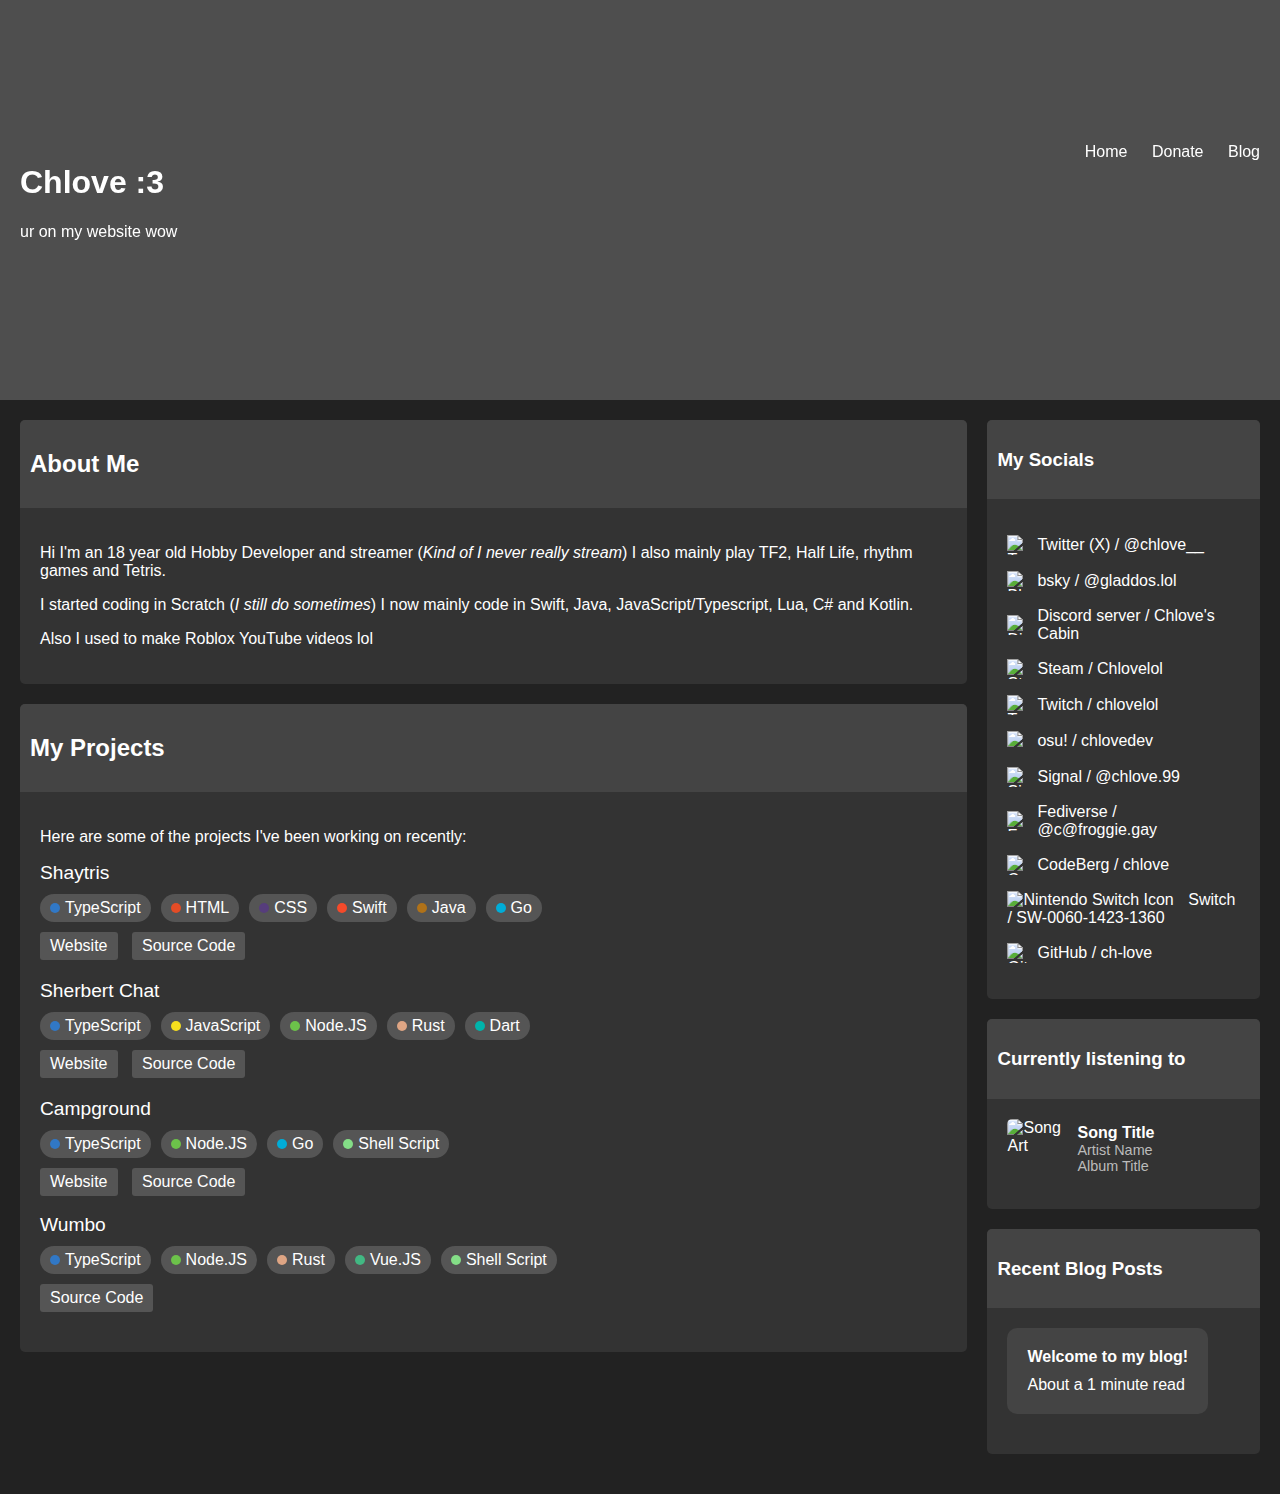
==== index.html @ 489aa6e5 "Update index.html" ====
<!DOCTYPE html>
<html lang="en">
<head>
    <meta charset="UTF-8">
    <meta name="viewport" content="width=device-width, initial-scale=1.0">
    <title>Chlove</title>
    <link rel="icon" type="image/x-icon" href="https://i.imgur.com/V6EjfWa.png">
    <style>
        body {
            margin: 0;
            font-family: 'Chakra Petch', sans-serif;
            background-color: #222;
            color: #fff;
        }
        .header {
            background-image: url('https://polar.vanished.lol/background.jpg');
            background-size: cover;
            background-position: center;
            height: 400px; /* Adjust as per your need */
            position: relative;
        }
        .header:before {
            content: "";
            position: absolute;
            top: 0;
            left: 0;
            width: 100%;
            height: 100%;
            background-color: rgba(255, 255, 255, 0.2); /* Adjust the alpha channel for desired blur */
            backdrop-filter: blur(10px); /* Adjust blur strength as needed */
        }
        .container {
            position: absolute;
            top: 50%;
            width: 100%;
            transform: translateY(-50%);
            text-align: center;
        }
        .text {
            width: auto;
            display: inline-block;
            vertical-align: middle;
            text-align: left;
            margin-left: 20px; /* Add some left margin for spacing */
            float: left; /* Align to the left */
        }
        .links {
            width: auto;
            display: inline-block;
            vertical-align: bottom; /* Align links to the bottom */
            text-align: right;
            margin-right: 20px; /* Add some right margin for spacing */
            float: right; /* Align to the right */
        }
        .links a {
            color: #fff;
            text-decoration: none;
            margin-left: 20px; /* Add some left margin for spacing */
        }
        .content {
            display: flex;
            padding: 20px;
        }
        .content-left {
            flex-grow: 1;
            margin-right: 20px;
        }
        .content-box {
            background-color: #333;
            padding: 0;
            margin-bottom: 20px; /* Spacing between content boxes */
            border-radius: 5px;
        }
        .content-title-bar {
            background-color: #444;
            padding: 10px;
            border-top-left-radius: 5px;
            border-top-right-radius: 5px;
        }
        .content-body {
            padding: 20px;
        }
        .project {
            margin-bottom: 20px;
        }
        .project-title {
            font-size: 1.2em;
            margin: 0 0 10px 0;
        }
        .project-languages {
            display: flex;
            flex-wrap: wrap;
            gap: 10px;
        }
        .language-box {
            display: flex;
            align-items: center;
            background-color: #555;
            border-radius: 15px;
            padding: 5px 10px;
        }
        .language-box .circle {
            width: 10px;
            height: 10px;
            border-radius: 50%;
            margin-right: 5px;
        }
        .project-buttons {
            margin-top: 10px;
        }
        .project-buttons a {
            display: inline-block;
            margin-right: 10px;
            padding: 5px 10px;
            background-color: #555;
            color: #fff;
            text-decoration: none;
            border-radius: 3px;
        }
        .widgets {
            width: 300px; /* Fixed width for widgets */
            display: flex;
            flex-direction: column;
        }
        .widget {
            background-color: #333;
            padding: 0;
            margin-bottom: 20px;
            border-radius: 5px;
        }
        .widget-title-bar {
            background-color: #444;
            padding: 10px;
            border-top-left-radius: 5px;
            border-top-right-radius: 5px;
        }
        .widget-body {
            padding: 20px;
        }
        .widget-body a {
            display: flex;
            align-items: center;
            text-decoration: none;
            color: inherit;
            transition: background-color 0.3s, color 0.3s;
        }
        .widget-body a:hover {
            background-color: #555;
            color: #fff;
            border-radius: 5px;
            padding: 5px;
        }
        .widget-body img {
            width: 20px; /* Adjust icon size */
            height: 20px; /* Adjust icon size */
            margin-right: 10px;
        }
        .last-played-song {
            display: flex;
            align-items: center;
            margin-bottom: 10px;
        }
        .last-played-song img {
            width: 60px;
            height: 60px;
            margin-right: 10px;
            border-radius: 5px;
        }
        .song-details {
            display: flex;
            flex-direction: column;
        }
        .song-title {
            font-size: 1em;
            font-weight: bold;
        }
        .song-artist,
        .song-album {
            font-size: 0.9em;
            color: #bbb;
        }
        
        /* Recent Blog Posts Widget */
        .widget-body .blog-post {
            margin-bottom: 20px;
        }

        .widget-body .rounded-box {
            background-color: #444;
            padding: 20px;
            border-radius: 10px;
            transition: background-color 0.3s, color 0.3s;
        }

        .widget-body .rounded-box:hover {
            background-color: #555;
        }

        .widget-body .rounded-box h4 {
            margin-top: 0;
            margin-bottom: 10px;
        }

        .widget-body .rounded-box p {
            margin-top: 0;
            margin-bottom: 0;
        }

        /* To remove underlines from links */
        .widget-body .rounded-box a {
            text-decoration: none;
            color: inherit;
        }
    </style>
</head>
<body>

<div class="header">
    <div class="container">
        <div class="text">
            <h1>Chlove :3</h1>
            <p>ur on my website wow</p>
        </div>
        <div class="links">
            <a href="index.html">Home</a>
            <a href="https://liberapay.com/chlove/donate">Donate</a>
            <a href="#">Blog</a>
        </div>
    </div>
</div>

<div class="content">
    <div class="content-left">
        <div class="content-box">
            <div class="content-title-bar">
                <h2>About Me</h2>
            </div>
            <div class="content-body">
                <p>Hi I'm an 18 year old Hobby Developer and streamer (<i>Kind of I never really stream</i>) I also mainly play TF2, Half Life, rhythm games and Tetris.</p>
                <p>I started coding in Scratch (<i>I still do sometimes</i>) I now mainly code in Swift, Java, JavaScript/Typescript, Lua, C# and Kotlin.</p>
                <p>Also I used to make Roblox YouTube videos lol</p>
            </div>
        </div>
        <div class="content-box">
            <div class="content-title-bar">
                <h2>My Projects</h2>
            </div>
            <div class="content-body">
                <p>Here are some of the projects I've been working on recently:</p>
                <div class="project">
                    <div class="project-title">Shaytris</div>
                    <div class="project-languages">
                        <div class="language-box">
                            <div class="circle" style="background-color: #3178c6;"></div>
                            <span>TypeScript</span>
                        </div>
                        <div class="language-box">
                            <div class="circle" style="background-color: #e34c26;"></div>
                            <span>HTML</span>
                        </div>
                        <div class="language-box">
                            <div class="circle" style="background-color: #563d7c;"></div>
                            <span>CSS</span>
                        </div>
                        <div class="language-box">
                            <div class="circle" style="background-color: #F54A2A;"></div>
                            <span>Swift</span>
                        </div>
                        <div class="language-box">
                            <div class="circle" style="background-color: #b07219;"></div>
                            <span>Java</span>
                        </div>
                        <div class="language-box">
                            <div class="circle" style="background-color: #00ADD8;"></div>
                            <span>Go</span>
                        </div>
                    </div>
                    <div class="project-buttons">
                        <a href="https://shaytris.lol">Website</a>
                        <a href="https://github.com/Shaytris">Source Code</a>
                    </div>
                </div>
                <div class="project">
                    <div class="project-title">Sherbert Chat</div>
                    <div class="project-languages">
                        <div class="language-box">
                            <div class="circle" style="background-color: #3178c6;"></div>
                            <span>TypeScript</span>
                        </div>
                        <div class="language-box">
                            <div class="circle" style="background-color: #f7df1e;"></div>
                            <span>JavaScript</span>
                        </div>
                        <div class="language-box">
                            <div class="circle" style="background-color: #6cc24a;"></div>
                            <span>Node.JS</span>
                        </div>
                        <div class="language-box">
                            <div class="circle" style="background-color: #dea584;"></div>
                            <span>Rust</span>
                        </div>
                        <div class="language-box">
                            <div class="circle" style="background-color: #00B4AB;"></div>
                            <span>Dart</span>
                        </div>
                    </div>
                    <div class="project-buttons">
                        <a href="https://www.sherbert.cc/">Website</a>
                        <a href="https://github.com/sherbertchat">Source Code</a>
                    </div>
                </div>
                <div class="project">
                    <div class="project-title">Campground</div>
                    <div class="project-languages">
                        <div class="language-box">
                            <div class="circle" style="background-color: #3178c6;"></div>
                            <span>TypeScript</span>
                        </div>
                        <div class="language-box">
                            <div class="circle" style="background-color: #6cc24a;"></div>
                            <span>Node.JS</span>
                        </div>
                        <div class="language-box">
                            <div class="circle" style="background-color: #00ADD8;"></div>
                            <span>Go</span>
                        </div>
                        <div class="language-box">
                            <div class="circle" style="background-color: #84de87;"></div>
                            <span>Shell Script</span>
                        </div>
                    </div>
                    <div class="project-buttons">
                        <a href="https://cg.vanished.lol/">Website</a>
                        <a href="https://github.com/campgroundtv">Source Code</a>
                    </div>
                    <br>
                    <div class="project">
                        <div class="project-title">Wumbo</div>
                        <div class="project-languages">
                            <div class="language-box">
                                <div class="circle" style="background-color: #3178c6;"></div>
                                <span>TypeScript</span>
                            </div>
                            <div class="language-box">
                                <div class="circle" style="background-color: #6cc24a;"></div>
                                <span>Node.JS</span>
                            </div>
                            <div class="language-box">
                                <div class="circle" style="background-color: #dea584;"></div>
                                <span>Rust</span>
                            </div>
                            <div class="language-box">
                                <div class="circle" style="background-color: #42b883;"></div>
                                <span>Vue.JS</span>
                            </div>
                            <div class="language-box">
                                <div class="circle" style="background-color: #84de87;"></div>
                                <span>Shell Script</span>
                            </div>
                        </div>
                        <div class="project-buttons">
                            <a href="https://github.com/snowkeydevs">Source Code</a>
                        </div>
                    </div>
                </div>
            </div>
        </div>
    </div>
    <div class="widgets">
        <div class="widget">
            <div class="widget-title-bar">
                <h3>My Socials</h3>
            </div>
            <div class="widget-body">
                <p>
                    <a href="https://x.com/@chlove__">
                        <img src="https://i.imgur.com/FVFEmZ8.png" alt="Twitter Icon"> Twitter (X) / @chlove__
                    </a>
                </p>
                <p>
                    <a href="https://bsky.app/profile/gladdos.lol">
                        <img src="https://i.imgur.com/cdLipJy.png" alt="BlueSky Icon"> bsky / @gladdos.lol
                    </a>
                </p>
                <p>
                    <a href="https://discord.gg/aUWzvgASnW">
                        <img src="https://i.imgur.com/hqOnOAE.png" alt="Discord Icon"> Discord server / Chlove's Cabin
                    </a>
                </p>
                <p>
                    <a href="https://steamcommunity.com/id/chlovelol/">
                        <img src="https://i.imgur.com/i1lTnun.png" alt="Steam Icon"> Steam / Chlovelol
                    </a>
                </p>
                <p>
                    <a href="https://twitch.tv/chlovelol">
                        <img src="https://i.imgur.com/g5zjW8d.png" alt="Twitch Icon"> Twitch / chlovelol
                    </a>
                </p>
                <p>
                    <a href="https://osu.ppy.sh/users/36051714">
                        <img src="https://i.imgur.com/NKANGrW.png" alt="osu! Icon"> osu! / chlovedev
                    </a>
                </p>
                <p>
                    <a href="https://signal.me/#eu/gagq3AbZnjCON_h_Wv1b5t-QZW685Gckw3rOElA6Cxi_d2alXstCY5PpHX_AlUcP">
                        <img src="https://i.imgur.com/4xLHGyE.png" alt="Signal Icon"> Signal / @chlove.99
                    </a>
                </p>
                <p>
                    <a href="https://froggie.gay/@c">
                        <img src="https://i.imgur.com/QFYIpTY.png" alt="Fedi Icon"> Fediverse / @c@froggie.gay
                    </a>
                </p>
                <p>
                    <a href="https://codeberg.org/chlove">
                        <img src="https://i.imgur.com/FEhBm3F.png" alt="CodeBerg Icon"> CodeBerg / chlove
                    </a>
                </p>
                <p>
                    <img src="https://i.imgur.com/3gUBika.png" alt="Nintendo Switch Icon"> Switch / SW-0060-1423-1360
                </p>
                 <p>
                    <a href="https://github.com/ch-love">
                        <img src="https://i.imgur.com/tdTPtCW.png" alt="GitHub Icon"> GitHub / ch-love
                    </a>
                </p>
            </div>
        </div>
        <div class="widget">
            <div class="widget-title-bar">
                <h3>Currently listening to</h3>
            </div>
            <div class="widget-body">
                <div class="last-played-song">
                    <img id="song-art" src="https://i.imgur.com/CY3rcx7.png" alt="Song Art">
                    <div class="song-details">
                        <div id="song-title" class="song-title">Song Title</div>
                        <div id="song-artist" class="song-artist">Artist Name</div>
                        <div id="song-album" class="song-album">Album Title</div>
                    </div>
                </div>
            </div>
        </div>
        <div class="widget">
            <div class="widget-title-bar">
                <h3>Recent Blog Posts</h3>
            </div>
            <div class="widget-body">
                <div class="blog-post">
                    <a href="https://vanished.lol">
                        <div class="rounded-box">
                            <h4>Welcome to my blog!</h4>
                            <p>About a 1 minute read</p>
                        </div>
                    </a>
                </div>
                <!-- Add more blog posts as needed -->
            </div>
        </div>
    </div>
</div>

<script>
    document.addEventListener("DOMContentLoaded", function() {
        const apiKey = '47a0657e88922c188d3fdf5622b7b2ee';
        const username = 'chlovedev';
        const url = `https://ws.audioscrobbler.com/2.0/?method=user.getrecenttracks&user=${username}&api_key=${apiKey}&format=json`;

        fetch(url)
            .then(response => response.json())
            .then(data => {
                const recentTrack = data.recenttracks.track[0];
                const trackName = recentTrack.name;
                const artistName = recentTrack.artist['#text'];
                const albumName = recentTrack.album['#text'];
                const albumArt = recentTrack.image[2]['#text'];

                document.getElementById('song-title').textContent = trackName;
                document.getElementById('song-artist').textContent = artistName;
                document.getElementById('song-album').textContent = albumName;
                document.getElementById('song-art').src = albumArt;
            })
            .catch(error => console.error('Error fetching the Last.fm API:', error));
    });
</script>

</body>
</html>
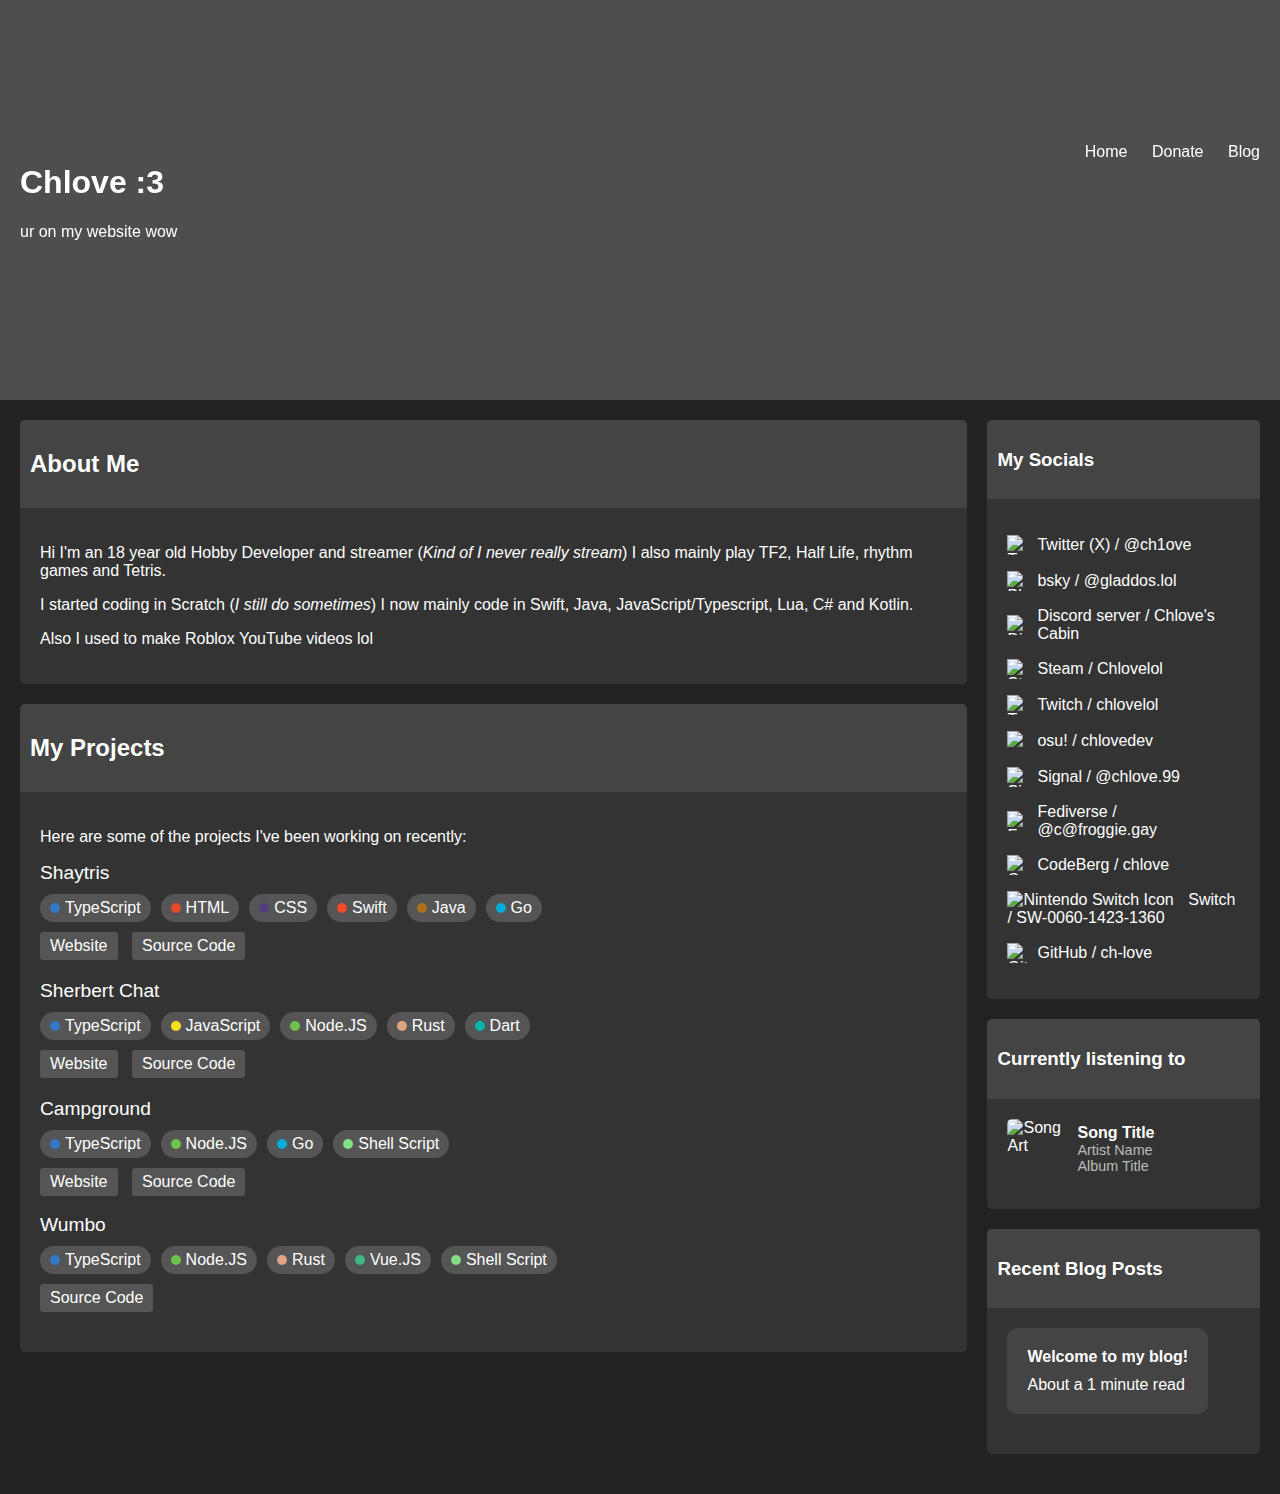
==== commit 69bd4a11: "Update index.html" ====
--- a/index.html
+++ b/index.html
@@ -373,8 +373,8 @@
             </div>
             <div class="widget-body">
                 <p>
-                    <a href="https://x.com/@chlove__">
-                        <img src="https://i.imgur.com/FVFEmZ8.png" alt="Twitter Icon"> Twitter (X) / @chlove__
+                    <a href="https://x.com/@ch1ove">
+                        <img src="https://i.imgur.com/FVFEmZ8.png" alt="Twitter Icon"> Twitter (X) / @ch1ove
                     </a>
                 </p>
                 <p>
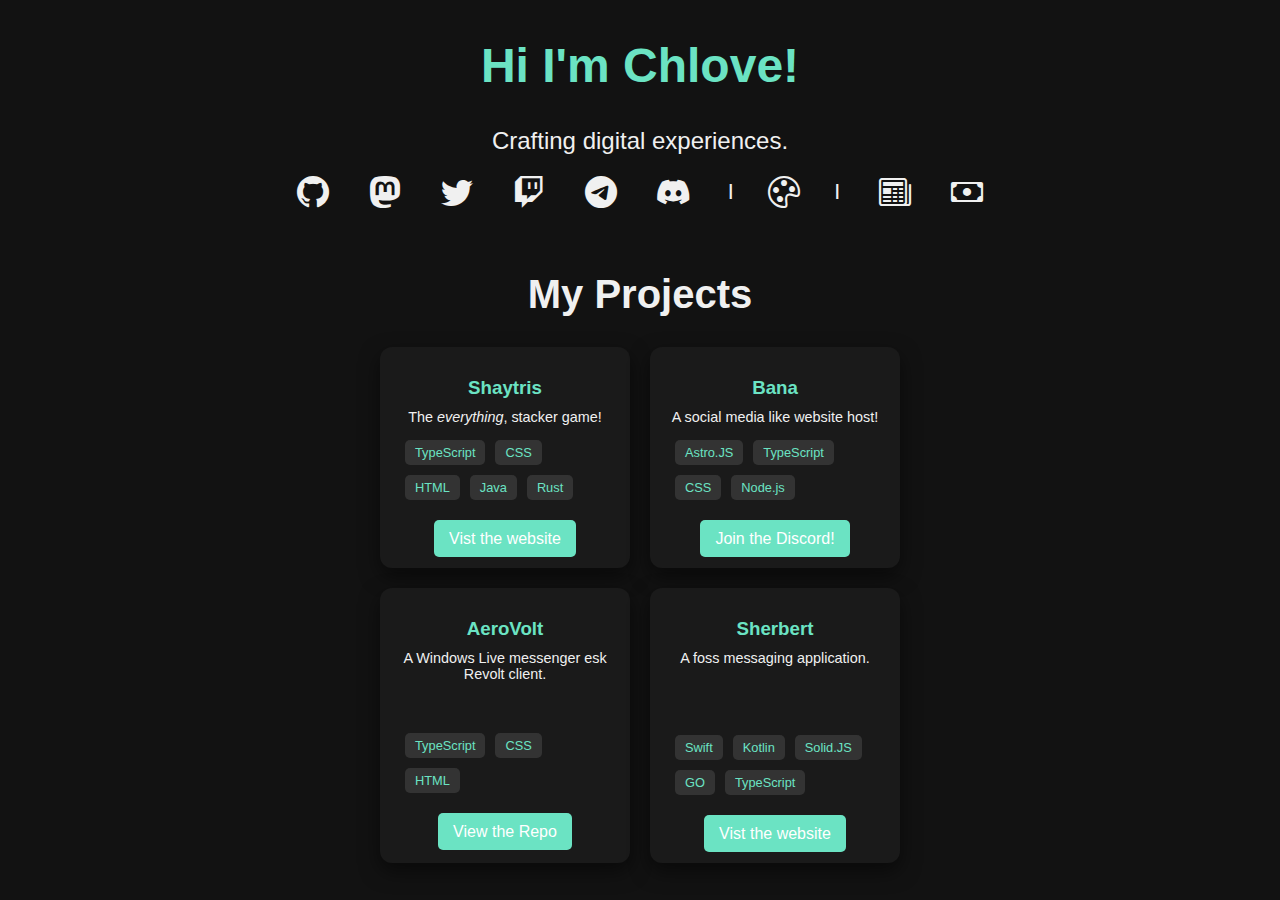
==== commit f6c52f02: "Update index.html" ====
--- a/index.html
+++ b/index.html
@@ -3,487 +3,108 @@
 <head>
     <meta charset="UTF-8">
     <meta name="viewport" content="width=device-width, initial-scale=1.0">
-    <title>Chlove</title>
-    <link rel="icon" type="image/x-icon" href="https://i.imgur.com/V6EjfWa.png">
-    <style>
-        body {
-            margin: 0;
-            font-family: 'Chakra Petch', sans-serif;
-            background-color: #222;
-            color: #fff;
-        }
-        .header {
-            background-image: url('https://polar.vanished.lol/background.jpg');
-            background-size: cover;
-            background-position: center;
-            height: 400px; /* Adjust as per your need */
-            position: relative;
-        }
-        .header:before {
-            content: "";
-            position: absolute;
-            top: 0;
-            left: 0;
-            width: 100%;
-            height: 100%;
-            background-color: rgba(255, 255, 255, 0.2); /* Adjust the alpha channel for desired blur */
-            backdrop-filter: blur(10px); /* Adjust blur strength as needed */
-        }
-        .container {
-            position: absolute;
-            top: 50%;
-            width: 100%;
-            transform: translateY(-50%);
-            text-align: center;
-        }
-        .text {
-            width: auto;
-            display: inline-block;
-            vertical-align: middle;
-            text-align: left;
-            margin-left: 20px; /* Add some left margin for spacing */
-            float: left; /* Align to the left */
-        }
-        .links {
-            width: auto;
-            display: inline-block;
-            vertical-align: bottom; /* Align links to the bottom */
-            text-align: right;
-            margin-right: 20px; /* Add some right margin for spacing */
-            float: right; /* Align to the right */
-        }
-        .links a {
-            color: #fff;
-            text-decoration: none;
-            margin-left: 20px; /* Add some left margin for spacing */
-        }
-        .content {
-            display: flex;
-            padding: 20px;
-        }
-        .content-left {
-            flex-grow: 1;
-            margin-right: 20px;
-        }
-        .content-box {
-            background-color: #333;
-            padding: 0;
-            margin-bottom: 20px; /* Spacing between content boxes */
-            border-radius: 5px;
-        }
-        .content-title-bar {
-            background-color: #444;
-            padding: 10px;
-            border-top-left-radius: 5px;
-            border-top-right-radius: 5px;
-        }
-        .content-body {
-            padding: 20px;
-        }
-        .project {
-            margin-bottom: 20px;
-        }
-        .project-title {
-            font-size: 1.2em;
-            margin: 0 0 10px 0;
-        }
-        .project-languages {
-            display: flex;
-            flex-wrap: wrap;
-            gap: 10px;
-        }
-        .language-box {
-            display: flex;
-            align-items: center;
-            background-color: #555;
-            border-radius: 15px;
-            padding: 5px 10px;
-        }
-        .language-box .circle {
-            width: 10px;
-            height: 10px;
-            border-radius: 50%;
-            margin-right: 5px;
-        }
-        .project-buttons {
-            margin-top: 10px;
-        }
-        .project-buttons a {
-            display: inline-block;
-            margin-right: 10px;
-            padding: 5px 10px;
-            background-color: #555;
-            color: #fff;
-            text-decoration: none;
-            border-radius: 3px;
-        }
-        .widgets {
-            width: 300px; /* Fixed width for widgets */
-            display: flex;
-            flex-direction: column;
-        }
-        .widget {
-            background-color: #333;
-            padding: 0;
-            margin-bottom: 20px;
-            border-radius: 5px;
-        }
-        .widget-title-bar {
-            background-color: #444;
-            padding: 10px;
-            border-top-left-radius: 5px;
-            border-top-right-radius: 5px;
-        }
-        .widget-body {
-            padding: 20px;
-        }
-        .widget-body a {
-            display: flex;
-            align-items: center;
-            text-decoration: none;
-            color: inherit;
-            transition: background-color 0.3s, color 0.3s;
-        }
-        .widget-body a:hover {
-            background-color: #555;
-            color: #fff;
-            border-radius: 5px;
-            padding: 5px;
-        }
-        .widget-body img {
-            width: 20px; /* Adjust icon size */
-            height: 20px; /* Adjust icon size */
-            margin-right: 10px;
-        }
-        .last-played-song {
-            display: flex;
-            align-items: center;
-            margin-bottom: 10px;
-        }
-        .last-played-song img {
-            width: 60px;
-            height: 60px;
-            margin-right: 10px;
-            border-radius: 5px;
-        }
-        .song-details {
-            display: flex;
-            flex-direction: column;
-        }
-        .song-title {
-            font-size: 1em;
-            font-weight: bold;
-        }
-        .song-artist,
-        .song-album {
-            font-size: 0.9em;
-            color: #bbb;
-        }
-        
-        /* Recent Blog Posts Widget */
-        .widget-body .blog-post {
-            margin-bottom: 20px;
-        }
-
-        .widget-body .rounded-box {
-            background-color: #444;
-            padding: 20px;
-            border-radius: 10px;
-            transition: background-color 0.3s, color 0.3s;
-        }
-
-        .widget-body .rounded-box:hover {
-            background-color: #555;
-        }
-
-        .widget-body .rounded-box h4 {
-            margin-top: 0;
-            margin-bottom: 10px;
-        }
-
-        .widget-body .rounded-box p {
-            margin-top: 0;
-            margin-bottom: 0;
-        }
-
-        /* To remove underlines from links */
-        .widget-body .rounded-box a {
-            text-decoration: none;
-            color: inherit;
-        }
-    </style>
+    <link rel="stylesheet" href="styles.css">
+    <link rel="stylesheet" href="https://cdn.jsdelivr.net/npm/bootstrap-icons@1.5.0/font/bootstrap-icons.css">
+    <title>Chlove's epic site</title>
 </head>
 <body>
+    <div class="container">
+        <div class="header">
+            <h1>Hi I'm Chlove!</h1>
+            <div id="underline" class="underline"></div>
+            <p id="tagline"></p>
+            <div class="social-links">
+                <a href="https://github.com/ch-love" class="social-icon"><i class="bi bi-github"></i></a>
+                <a href="https://froggie.gay/@c" class="social-icon"><i class="bi bi-mastodon"></i></a>
+                <a href="https://x.com/ch1ove" class="social-icon"><i class="bi bi-twitter"></i></a>
+                <a href="https://twitch.tv/chlovelol" class="social-icon"><i class="bi bi-twitch"></i></a>
+                <a href="https://t.me/ch1ove" class="social-icon"><i class="bi bi-telegram"></i></a>
+                <a href="https://discord.com/users/1193635488314179709" class="social-icon"><i class="bi bi-discord"></i></a>
+                
+                <span class="separator">|</span> <!-- Separator -->
+                
+                <label for="colorInput" class="social-icon" onclick="document.getElementById('colorInput').click();">
+                    <i class="bi bi-palette"></i>
+                </label>
+                <input type="color" id="colorInput" value="#6be3c3" onchange="changeColor(this.value)" style="display: none;">
+            
+                <span class="separator">|</span> <!-- Separator -->
+            
+                <a href="/blog.html" class="social-icon"><i class="bi bi-newspaper"></i></a>
+                <a href="/donate.html" class="social-icon"><i class="bi bi-cash"></i></a>
+            </div>
+            
+            
+        </div>
 
-<div class="header">
-    <div class="container">
-        <div class="text">
-            <h1>Chlove :3</h1>
-            <p>ur on my website wow</p>
-        </div>
-        <div class="links">
-            <a href="index.html">Home</a>
-            <a href="https://liberapay.com/chlove/donate">Donate</a>
-            <a href="#">Blog</a>
+        <section class="projects">
+            <h2>My Projects</h2>
+            <div class="project-container">
+                <div class="project-card">
+                    <h3>Shaytris</h3>
+                    <p>The <i>everything</i>, stacker game!</p>
+                    <div class="tags">
+                        <span class="tag">TypeScript</span>
+                        <span class="tag">CSS</span>
+                        <span class="tag">HTML</span>
+                        <span class="tag">Java</span>
+                        <span class="tag">Rust</span>
+                    </div>
+                    <a href="https://shaytris.lol" class="view-button" target="_blank">Vist the website</a>
+                </div>
+                <div class="project-card">
+                    <h3>Bana</h3>
+                    <p>A social media like website host!</p>
+                    <div class="tags">
+                        <span class="tag">Astro.JS</span>
+                        <span class="tag">TypeScript</span>
+                        <span class="tag">CSS</span>
+                        <span class="tag">Node.js</span>
+                    </div>
+                    <a href="https://discord.gg/qDgt6d7AZr" class="view-button" target="_blank">Join the Discord!</a>
+                </div>
+                <div class="project-card">
+                    <h3>AeroVolt</h3>
+                    <p>A Windows Live messenger esk Revolt client.</p>
+                    <br>
+                    <br>
+                    <div class="tags">
+                        <span class="tag">TypeScript</span>
+                        <span class="tag">CSS</span>
+                        <span class="tag">HTML</span>
+                    </div>
+                    <a href="https://github.com/ch-love/AeroVolt" class="view-button" target="_blank">View the Repo</a>
+                </div>
+                <div class="project-card">
+                    <h3>Sherbert</h3>
+                    <p>A foss messaging application.</p>
+                    <br>
+                    <br>
+                    <br>
+                    <div class="tags">
+                        <span class="tag">Swift</span>
+                        <span class="tag">Kotlin</span>
+                        <span class="tag">Solid.JS</span>
+                        <span class="tag">GO</span>
+                        <span class="tag">TypeScript</span>
+                    </div>
+                    <a href="https://sherbert.cc" class="view-button" target="_blank">Vist the website</a>
+                </div>
+            </div>
+        </section>
+    </div>
+    <div id="projectModal" class="modal" onclick="closeModal(event)">
+        <div class="modal-content">
+            <div class="modal-left">
+                <img id="modalProjectImage" src="" alt="">
+            </div>
+            <div class="modal-right">
+                <h3 id="modalProjectTitle"></h3>
+                <p id="modalProjectDescription"></p>
+            </div>
+            <span class="close" onclick="closeModal(event)">&times;</span>
         </div>
     </div>
-</div>
-
-<div class="content">
-    <div class="content-left">
-        <div class="content-box">
-            <div class="content-title-bar">
-                <h2>About Me</h2>
-            </div>
-            <div class="content-body">
-                <p>Hi I'm an 18 year old Hobby Developer and streamer (<i>Kind of I never really stream</i>) I also mainly play TF2, Half Life, rhythm games and Tetris.</p>
-                <p>I started coding in Scratch (<i>I still do sometimes</i>) I now mainly code in Swift, Java, JavaScript/Typescript, Lua, C# and Kotlin.</p>
-                <p>Also I used to make Roblox YouTube videos lol</p>
-            </div>
-        </div>
-        <div class="content-box">
-            <div class="content-title-bar">
-                <h2>My Projects</h2>
-            </div>
-            <div class="content-body">
-                <p>Here are some of the projects I've been working on recently:</p>
-                <div class="project">
-                    <div class="project-title">Shaytris</div>
-                    <div class="project-languages">
-                        <div class="language-box">
-                            <div class="circle" style="background-color: #3178c6;"></div>
-                            <span>TypeScript</span>
-                        </div>
-                        <div class="language-box">
-                            <div class="circle" style="background-color: #e34c26;"></div>
-                            <span>HTML</span>
-                        </div>
-                        <div class="language-box">
-                            <div class="circle" style="background-color: #563d7c;"></div>
-                            <span>CSS</span>
-                        </div>
-                        <div class="language-box">
-                            <div class="circle" style="background-color: #F54A2A;"></div>
-                            <span>Swift</span>
-                        </div>
-                        <div class="language-box">
-                            <div class="circle" style="background-color: #b07219;"></div>
-                            <span>Java</span>
-                        </div>
-                        <div class="language-box">
-                            <div class="circle" style="background-color: #00ADD8;"></div>
-                            <span>Go</span>
-                        </div>
-                    </div>
-                    <div class="project-buttons">
-                        <a href="https://shaytris.lol">Website</a>
-                        <a href="https://github.com/Shaytris">Source Code</a>
-                    </div>
-                </div>
-                <div class="project">
-                    <div class="project-title">Sherbert Chat</div>
-                    <div class="project-languages">
-                        <div class="language-box">
-                            <div class="circle" style="background-color: #3178c6;"></div>
-                            <span>TypeScript</span>
-                        </div>
-                        <div class="language-box">
-                            <div class="circle" style="background-color: #f7df1e;"></div>
-                            <span>JavaScript</span>
-                        </div>
-                        <div class="language-box">
-                            <div class="circle" style="background-color: #6cc24a;"></div>
-                            <span>Node.JS</span>
-                        </div>
-                        <div class="language-box">
-                            <div class="circle" style="background-color: #dea584;"></div>
-                            <span>Rust</span>
-                        </div>
-                        <div class="language-box">
-                            <div class="circle" style="background-color: #00B4AB;"></div>
-                            <span>Dart</span>
-                        </div>
-                    </div>
-                    <div class="project-buttons">
-                        <a href="https://www.sherbert.cc/">Website</a>
-                        <a href="https://github.com/sherbertchat">Source Code</a>
-                    </div>
-                </div>
-                <div class="project">
-                    <div class="project-title">Campground</div>
-                    <div class="project-languages">
-                        <div class="language-box">
-                            <div class="circle" style="background-color: #3178c6;"></div>
-                            <span>TypeScript</span>
-                        </div>
-                        <div class="language-box">
-                            <div class="circle" style="background-color: #6cc24a;"></div>
-                            <span>Node.JS</span>
-                        </div>
-                        <div class="language-box">
-                            <div class="circle" style="background-color: #00ADD8;"></div>
-                            <span>Go</span>
-                        </div>
-                        <div class="language-box">
-                            <div class="circle" style="background-color: #84de87;"></div>
-                            <span>Shell Script</span>
-                        </div>
-                    </div>
-                    <div class="project-buttons">
-                        <a href="https://cg.vanished.lol/">Website</a>
-                        <a href="https://github.com/campgroundtv">Source Code</a>
-                    </div>
-                    <br>
-                    <div class="project">
-                        <div class="project-title">Wumbo</div>
-                        <div class="project-languages">
-                            <div class="language-box">
-                                <div class="circle" style="background-color: #3178c6;"></div>
-                                <span>TypeScript</span>
-                            </div>
-                            <div class="language-box">
-                                <div class="circle" style="background-color: #6cc24a;"></div>
-                                <span>Node.JS</span>
-                            </div>
-                            <div class="language-box">
-                                <div class="circle" style="background-color: #dea584;"></div>
-                                <span>Rust</span>
-                            </div>
-                            <div class="language-box">
-                                <div class="circle" style="background-color: #42b883;"></div>
-                                <span>Vue.JS</span>
-                            </div>
-                            <div class="language-box">
-                                <div class="circle" style="background-color: #84de87;"></div>
-                                <span>Shell Script</span>
-                            </div>
-                        </div>
-                        <div class="project-buttons">
-                            <a href="https://github.com/snowkeydevs">Source Code</a>
-                        </div>
-                    </div>
-                </div>
-            </div>
-        </div>
-    </div>
-    <div class="widgets">
-        <div class="widget">
-            <div class="widget-title-bar">
-                <h3>My Socials</h3>
-            </div>
-            <div class="widget-body">
-                <p>
-                    <a href="https://x.com/@ch1ove">
-                        <img src="https://i.imgur.com/FVFEmZ8.png" alt="Twitter Icon"> Twitter (X) / @ch1ove
-                    </a>
-                </p>
-                <p>
-                    <a href="https://bsky.app/profile/gladdos.lol">
-                        <img src="https://i.imgur.com/cdLipJy.png" alt="BlueSky Icon"> bsky / @gladdos.lol
-                    </a>
-                </p>
-                <p>
-                    <a href="https://discord.gg/aUWzvgASnW">
-                        <img src="https://i.imgur.com/hqOnOAE.png" alt="Discord Icon"> Discord server / Chlove's Cabin
-                    </a>
-                </p>
-                <p>
-                    <a href="https://steamcommunity.com/id/chlovelol/">
-                        <img src="https://i.imgur.com/i1lTnun.png" alt="Steam Icon"> Steam / Chlovelol
-                    </a>
-                </p>
-                <p>
-                    <a href="https://twitch.tv/chlovelol">
-                        <img src="https://i.imgur.com/g5zjW8d.png" alt="Twitch Icon"> Twitch / chlovelol
-                    </a>
-                </p>
-                <p>
-                    <a href="https://osu.ppy.sh/users/36051714">
-                        <img src="https://i.imgur.com/NKANGrW.png" alt="osu! Icon"> osu! / chlovedev
-                    </a>
-                </p>
-                <p>
-                    <a href="https://signal.me/#eu/gagq3AbZnjCON_h_Wv1b5t-QZW685Gckw3rOElA6Cxi_d2alXstCY5PpHX_AlUcP">
-                        <img src="https://i.imgur.com/4xLHGyE.png" alt="Signal Icon"> Signal / @chlove.99
-                    </a>
-                </p>
-                <p>
-                    <a href="https://froggie.gay/@c">
-                        <img src="https://i.imgur.com/QFYIpTY.png" alt="Fedi Icon"> Fediverse / @c@froggie.gay
-                    </a>
-                </p>
-                <p>
-                    <a href="https://codeberg.org/chlove">
-                        <img src="https://i.imgur.com/FEhBm3F.png" alt="CodeBerg Icon"> CodeBerg / chlove
-                    </a>
-                </p>
-                <p>
-                    <img src="https://i.imgur.com/3gUBika.png" alt="Nintendo Switch Icon"> Switch / SW-0060-1423-1360
-                </p>
-                 <p>
-                    <a href="https://github.com/ch-love">
-                        <img src="https://i.imgur.com/tdTPtCW.png" alt="GitHub Icon"> GitHub / ch-love
-                    </a>
-                </p>
-            </div>
-        </div>
-        <div class="widget">
-            <div class="widget-title-bar">
-                <h3>Currently listening to</h3>
-            </div>
-            <div class="widget-body">
-                <div class="last-played-song">
-                    <img id="song-art" src="https://i.imgur.com/CY3rcx7.png" alt="Song Art">
-                    <div class="song-details">
-                        <div id="song-title" class="song-title">Song Title</div>
-                        <div id="song-artist" class="song-artist">Artist Name</div>
-                        <div id="song-album" class="song-album">Album Title</div>
-                    </div>
-                </div>
-            </div>
-        </div>
-        <div class="widget">
-            <div class="widget-title-bar">
-                <h3>Recent Blog Posts</h3>
-            </div>
-            <div class="widget-body">
-                <div class="blog-post">
-                    <a href="https://vanished.lol">
-                        <div class="rounded-box">
-                            <h4>Welcome to my blog!</h4>
-                            <p>About a 1 minute read</p>
-                        </div>
-                    </a>
-                </div>
-                <!-- Add more blog posts as needed -->
-            </div>
-        </div>
-    </div>
-</div>
-
-<script>
-    document.addEventListener("DOMContentLoaded", function() {
-        const apiKey = '47a0657e88922c188d3fdf5622b7b2ee';
-        const username = 'chlovedev';
-        const url = `https://ws.audioscrobbler.com/2.0/?method=user.getrecenttracks&user=${username}&api_key=${apiKey}&format=json`;
-
-        fetch(url)
-            .then(response => response.json())
-            .then(data => {
-                const recentTrack = data.recenttracks.track[0];
-                const trackName = recentTrack.name;
-                const artistName = recentTrack.artist['#text'];
-                const albumName = recentTrack.album['#text'];
-                const albumArt = recentTrack.image[2]['#text'];
-
-                document.getElementById('song-title').textContent = trackName;
-                document.getElementById('song-artist').textContent = artistName;
-                document.getElementById('song-album').textContent = albumName;
-                document.getElementById('song-art').src = albumArt;
-            })
-            .catch(error => console.error('Error fetching the Last.fm API:', error));
-    });
-</script>
-
+    <script src="scriptinglmao.js"></script>
 </body>
 </html>
--- a/styles.css
+++ b/styles.css
@@ -0,0 +1,320 @@
+:root {
+    --accent-color: #6be3c3; /* Default accent color */
+}
+
+* {
+    box-sizing: border-box;
+    margin: 0;
+    padding: 0;
+}
+
+body {
+    font-family: 'Poppins', sans-serif;
+    background-color: #121212;
+    color: #f0f0f0;
+    overflow: hidden; /* Prevent scrolling */
+}
+
+.container {
+    display: flex;
+    flex-direction: column;
+    align-items: center;
+    justify-content: center;
+    height: 100vh; /* Full viewport height */
+}
+
+.header {
+    text-align: center;
+    margin-bottom: 50px; /* Space between header and projects */
+}
+
+.header h1 {
+    font-size: 3rem;
+    color: var(--accent-color);
+    position: relative; /* Required for the underline */
+}
+
+.underline {
+    height: 4px;
+    background: var(--accent-color);
+    width: 100%; /* Full width */
+    margin: 10px auto;
+    transform: scaleX(0); /* Start as zero width */
+    animation: underline 1s forwards; /* Animate to full width */
+}
+
+@keyframes underline {
+    to {
+        transform: scaleX(1); /* Scale to full width */
+    }
+}
+
+#tagline {
+    font-size: 1.5rem;
+    margin: 20px 0;
+}
+
+.social-links {
+    display: flex;
+    justify-content: center;
+    margin: 20px 0;
+}
+
+.social-icon {
+    color: #f0f0f0;
+    font-size: 2rem;
+    margin: 0 15px;
+    transition: color 0.3s;
+}
+
+.social-icon:hover {
+    color: var(--accent-color);
+}
+
+.projects {
+    text-align: center;
+}
+
+.projects h2 {
+    font-size: 2.5rem;
+    margin-bottom: 30px;
+}
+
+.project-container {
+    display: flex;
+    justify-content: center; /* Center cards */
+    flex-wrap: wrap; /* Allow cards to wrap */
+    gap: 20px; /* Space between cards */
+}
+
+.project-card {
+    background: #1a1a1a;
+    border-radius: 12px;
+    padding: 20px;
+    box-shadow: 0 8px 20px rgba(0, 0, 0, 0.5);
+    transition: transform 0.3s, box-shadow 0.3s;
+    cursor: pointer;
+    flex: 0 1 250px; /* Fixed width for the card */
+    position: relative; /* For the pseudo-element */
+    overflow: hidden; /* Prevent content overflow */
+}
+
+.project-card:hover {
+    transform: translateY(-5px);
+    box-shadow: 0 12px 24px rgba(0, 0, 0, 0.7);
+}
+
+.project-card h3 {
+    margin: 10px 0;
+    color: var(--accent-color); /* Use dynamic color */
+}
+
+.project-card p {
+    font-size: 0.9rem;
+    margin-bottom: 10px;
+}
+
+.tags {
+    display: flex;
+    flex-wrap: wrap;
+    gap: 0px; /* Add space between the tags */
+    margin-bottom: 25px;
+}
+
+
+.tag {
+    background: #333;
+    color: var(--accent-color);
+    border-radius: 5px;
+    padding: 5px 10px;
+    font-size: 0.8rem;
+    margin: 5px; /* Uniform margin around each tag */
+}
+
+
+
+.view-button {
+    background: var(--accent-color);
+    border: none;
+    border-radius: 5px;
+    color: #fff;
+    padding: 10px 15px;
+    cursor: pointer;
+    transition: background 0.3s;
+    margin-top: 15px; /* Space above the button */
+}
+
+.view-button:hover {
+    background: #5ac1b0;
+}
+
+.separator {
+    color: #f0f0f0;
+    margin: 0 20px; /* Increased space around separators */
+    font-weight: bold; /* Make separators stand out */
+    line-height: 2; /* Adjust line height for better vertical centering */
+}
+
+.color-icon {
+    font-size: 2rem;
+    cursor: pointer;
+    color: var(--accent-color); /* Keep the icon's color consistent */
+    transition: none; /* Remove hover color change */
+}
+
+.social-links a {
+    margin: 0 20px; /* Space around social links */
+    text-decoration: none; /* Remove underline */
+    color: #f0f0f0; /* Button color */
+}
+
+.social-links a:hover {
+    color: var(--accent-color); /* Hover color for social links */
+}
+
+
+
+.modal {
+    display: none;
+    position: fixed;
+    z-index: 1000;
+    left: 0;
+    top: 0;
+    width: 100%;
+    height: 100%;
+    background-color: rgba(0, 0, 0, 0.8);
+}
+
+.modal-content {
+    background-color: white;
+    margin: auto;
+    padding: 20px;
+    border-radius: 10px;
+    display: flex;
+    max-width: 800px;
+    position: relative; /* To position the close button */
+}
+
+.modal-left {
+    flex: 1;
+    padding-right: 20px;
+}
+
+.modal-right {
+    flex: 2;
+}
+
+.modal img {
+    max-width: 100%;
+    border-radius: 10px;
+}
+
+.close {
+    position: absolute;
+    top: 10px;
+    right: 10px;
+    font-size: 2rem;
+    cursor: pointer;
+}
+
+.container {
+    max-width: 800px;
+    margin: auto;
+    padding: 20px;
+}
+
+.header {
+    text-align: center;
+    margin-bottom: 40px; /* Spacing below header */
+}
+
+.donation-button {
+    display: inline-flex; /* Align icon and text */
+    align-items: center; /* Center icon vertically */
+    background-color: #6be3c3; /* Button background color */
+    color: #121212; /* Button text color */
+    padding: 10px 15px; /* Padding for button */
+    border-radius: 5px; /* Rounded corners */
+    text-decoration: none; /* Remove underline */
+    transition: background-color 0.3s; /* Smooth background transition */
+}
+
+.donation-button:hover {
+    background-color: #5ac4b0; /* Darker shade on hover */
+}
+
+.crypto-options {
+    display: flex;
+    flex-direction: column; /* Stack code blocks vertically */
+    align-items: center; /* Center code blocks */
+    margin: 20px 0;
+}
+
+.code-block {
+    background-color: #2e2e2e; /* Dark background for code blocks */
+    color: #f0f0f0; /* Light text color */
+    padding: 15px; /* Padding around the text */
+    border-radius: 5px; /* Rounded corners */
+    cursor: pointer; /* Pointer cursor on hover */
+    margin: 10px 0; /* Margin between code blocks */
+    transition: background-color 0.3s, transform 0.2s; /* Smooth transitions */
+    width: 100%; /* Make code blocks wider */
+    box-shadow: 0 4px 10px rgba(0, 0, 0, 0.3); /* Add shadow */
+}
+
+.code-block:hover {
+    background-color: #3b3b3b; /* Darker shade on hover */
+    transform: translateY(-2px); /* Slight lift effect */
+    box-shadow: 0 6px 12px rgba(0, 0, 0, 0.4); /* Stronger shadow on hover */
+}
+
+.donation-link {
+    color: #ffffff; /* White text color */
+    text-decoration: none; /* Remove default underline */
+    position: relative; /* Position for the underline effect */
+}
+
+.donation-link::after {
+    content: ''; /* Create a pseudo-element */
+    display: block; /* Make it a block element */
+    height: 2px; /* Height of the underline */
+    background: #6be3c3; /* Underline color */
+    width: 0; /* Start with 0 width */
+    transition: width 0.3s; /* Smooth transition for the underline */
+    position: absolute; /* Position relative to the link */
+    bottom: -5px; /* Position below the text */
+    left: 50%; /* Center the underline */
+    transform: translateX(-50%); /* Adjust to center */
+}
+
+.donation-link:hover::after {
+    width: 100%; /* Expand underline on hover */
+}
+
+.donation-info li {
+    margin: 20px 0; /* Generous spacing between options */
+}
+
+.donation-option {
+    margin: 20px 0; /* Add generous spacing between options */
+}
+
+a {
+    text-decoration: none;
+    color: white;
+  }
+
+  .lastfm {
+    margin-top: 20px;
+}
+
+.lastfm-container {
+    background-color: #f8f9fa; /* Light background */
+    border-radius: 8px; /* Rounded corners */
+    padding: 15px; /* Padding */
+    box-shadow: 0 2px 4px rgba(0, 0, 0, 0.1); /* Subtle shadow */
+}
+
+.lastfm h2 {
+    margin-bottom: 10px; /* Spacing below the title */
+}
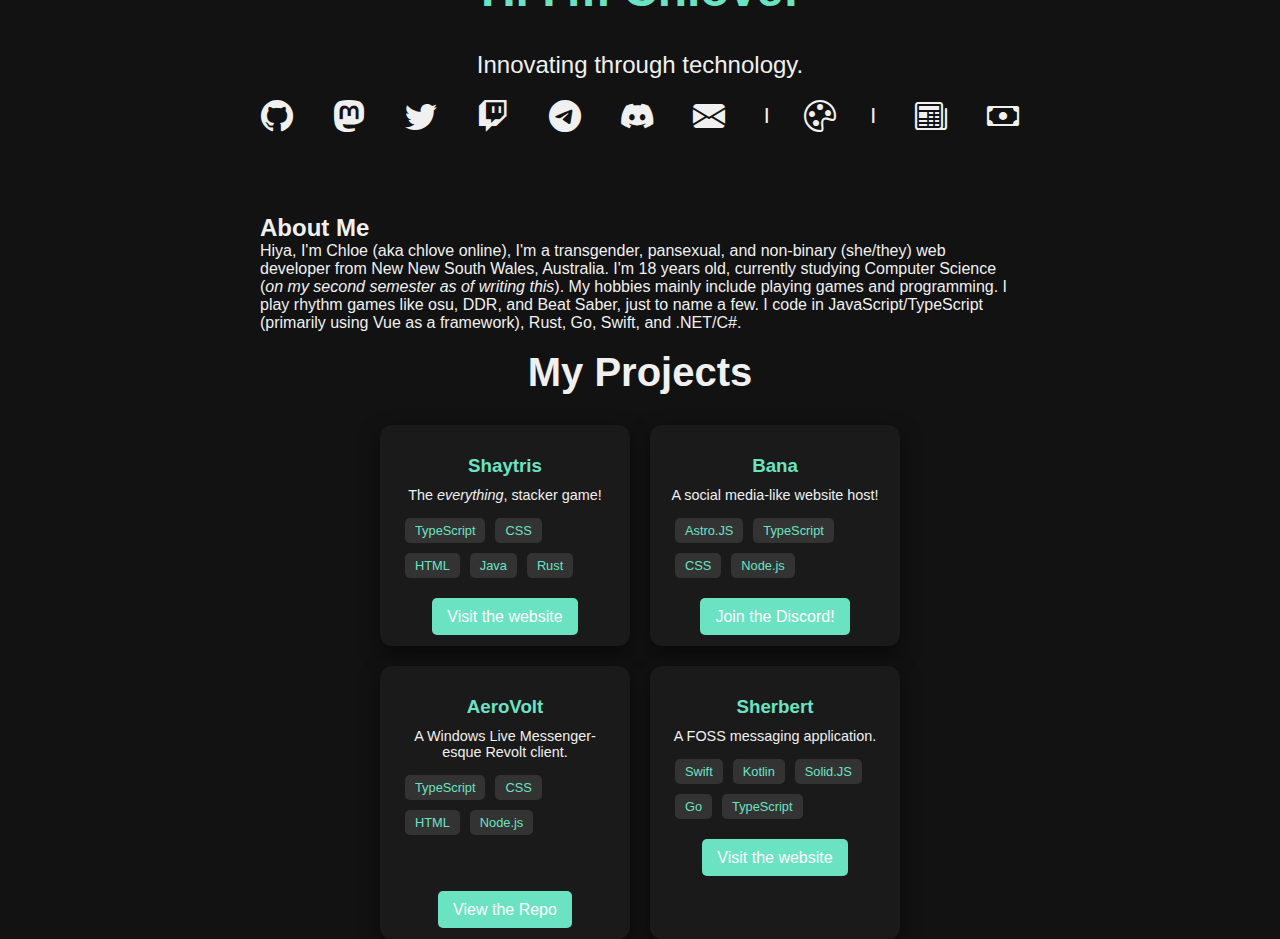
==== commit 689d52da: "A lot of new changges" ====
--- a/index.html
+++ b/index.html
@@ -20,6 +20,7 @@
                 <a href="https://twitch.tv/chlovelol" class="social-icon"><i class="bi bi-twitch"></i></a>
                 <a href="https://t.me/ch1ove" class="social-icon"><i class="bi bi-telegram"></i></a>
                 <a href="https://discord.com/users/1193635488314179709" class="social-icon"><i class="bi bi-discord"></i></a>
+                <a href="mailto:me@chlove.lol" class="social-icon"><i class="bi bi-envelope-fill"></i></a>
                 
                 <span class="separator">|</span> <!-- Separator -->
                 
@@ -33,10 +34,22 @@
                 <a href="/blog.html" class="social-icon"><i class="bi bi-newspaper"></i></a>
                 <a href="/donate.html" class="social-icon"><i class="bi bi-cash"></i></a>
             </div>
-            
-            
         </div>
-
+        <br>
+        <!-- About Me Section -->
+        <section class="about-me">
+            <h2>About Me</h2>
+            <p>
+                Hiya, I'm Chloe (aka chlove online), I'm a 
+                <span class="transgender">transgender</span>, 
+                <span class="pansexual">pansexual</span>, and 
+                <span class="non-binary">non-binary</span> (she/they) web developer from New New South Wales, Australia.
+                I'm 18 years old, currently studying Computer Science 
+                (<i>on my second semester as of writing this</i>). My hobbies mainly include playing games and programming. 
+                I play rhythm games like osu, DDR, and Beat Saber, just to name a few. I code in JavaScript/TypeScript (primarily using Vue as a framework), Rust, Go, Swift, and .NET/C#.
+            </p>
+        </section>
+        <br>
         <section class="projects">
             <h2>My Projects</h2>
             <div class="project-container">
@@ -50,11 +63,11 @@
                         <span class="tag">Java</span>
                         <span class="tag">Rust</span>
                     </div>
-                    <a href="https://shaytris.lol" class="view-button" target="_blank">Vist the website</a>
+                    <a href="https://shaytris.lol" class="view-button" target="_blank">Visit the website</a>
                 </div>
                 <div class="project-card">
                     <h3>Bana</h3>
-                    <p>A social media like website host!</p>
+                    <p>A social media-like website host!</p>
                     <div class="tags">
                         <span class="tag">Astro.JS</span>
                         <span class="tag">TypeScript</span>
@@ -65,46 +78,33 @@
                 </div>
                 <div class="project-card">
                     <h3>AeroVolt</h3>
-                    <p>A Windows Live messenger esk Revolt client.</p>
-                    <br>
-                    <br>
+                    <p>A Windows Live Messenger-esque Revolt client.</p>
                     <div class="tags">
                         <span class="tag">TypeScript</span>
                         <span class="tag">CSS</span>
                         <span class="tag">HTML</span>
+                        <span class="tag">Node.js</span>
                     </div>
+                    <br>
+                    <br>
                     <a href="https://github.com/ch-love/AeroVolt" class="view-button" target="_blank">View the Repo</a>
                 </div>
                 <div class="project-card">
                     <h3>Sherbert</h3>
-                    <p>A foss messaging application.</p>
-                    <br>
-                    <br>
-                    <br>
+                    <p>A FOSS messaging application.</p>
                     <div class="tags">
                         <span class="tag">Swift</span>
                         <span class="tag">Kotlin</span>
                         <span class="tag">Solid.JS</span>
-                        <span class="tag">GO</span>
+                        <span class="tag">Go</span>
                         <span class="tag">TypeScript</span>
                     </div>
-                    <a href="https://sherbert.cc" class="view-button" target="_blank">Vist the website</a>
+                    <a href="https://sherbert.cc" class="view-button" target="_blank">Visit the website</a>
                 </div>
             </div>
         </section>
     </div>
-    <div id="projectModal" class="modal" onclick="closeModal(event)">
-        <div class="modal-content">
-            <div class="modal-left">
-                <img id="modalProjectImage" src="" alt="">
-            </div>
-            <div class="modal-right">
-                <h3 id="modalProjectTitle"></h3>
-                <p id="modalProjectDescription"></p>
-            </div>
-            <span class="close" onclick="closeModal(event)">&times;</span>
-        </div>
-    </div>
+    <br>
     <script src="scriptinglmao.js"></script>
 </body>
 </html>
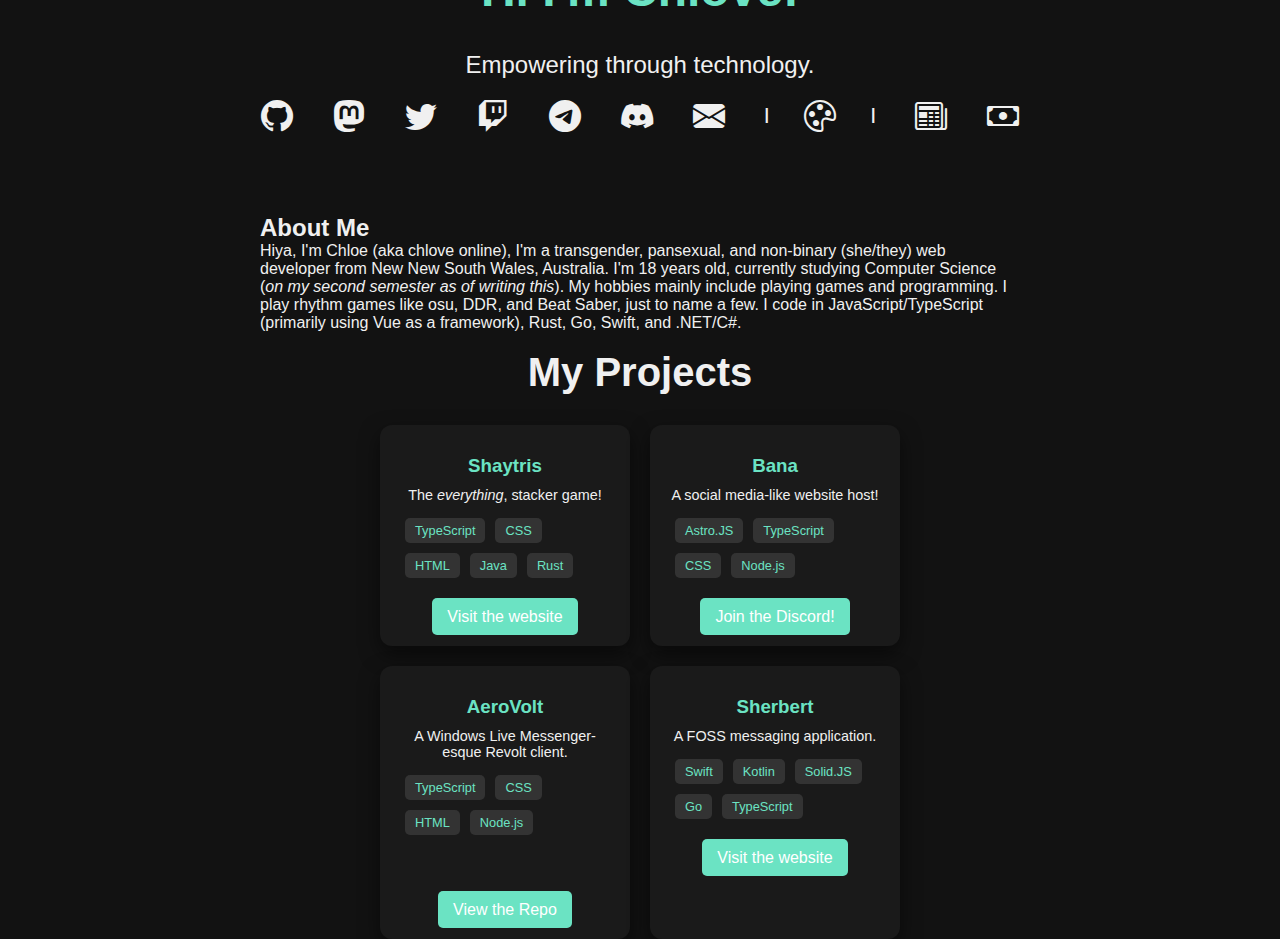
==== commit 605292f2: "Update index.html" ====
--- a/index.html
+++ b/index.html
@@ -5,6 +5,7 @@
     <meta name="viewport" content="width=device-width, initial-scale=1.0">
     <link rel="stylesheet" href="styles.css">
     <link rel="stylesheet" href="https://cdn.jsdelivr.net/npm/bootstrap-icons@1.5.0/font/bootstrap-icons.css">
+    <link rel="icon" type="image/x-icon" href="fav.png">
     <title>Chlove's epic site</title>
 </head>
 <body>
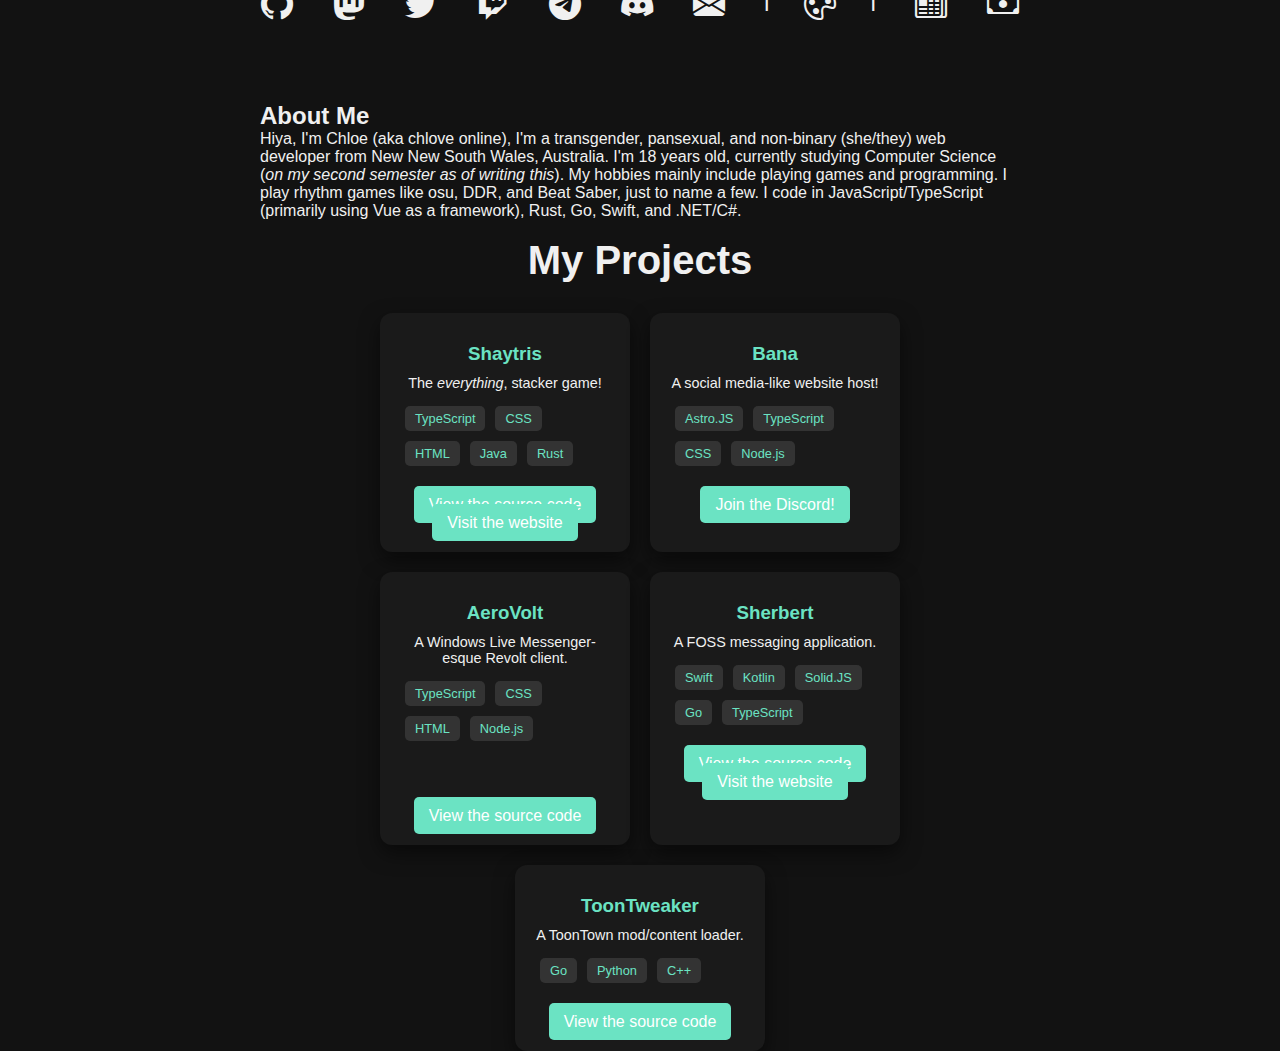
==== commit 0b703d69: "Update index.html" ====
--- a/index.html
+++ b/index.html
@@ -64,7 +64,9 @@
                         <span class="tag">Java</span>
                         <span class="tag">Rust</span>
                     </div>
-                    <a href="https://shaytris.lol" class="view-button" target="_blank">Visit the website</a>
+                    <a href="https://github.com/shaytris/" class="view-button" target="_blank">View the source code</a>
+                    <br>
+                    <a href="https://shaytris.lol/" class="view-button" target="_blank">Visit the website</a>
                 </div>
                 <div class="project-card">
                     <h3>Bana</h3>
@@ -88,7 +90,7 @@
                     </div>
                     <br>
                     <br>
-                    <a href="https://github.com/ch-love/AeroVolt" class="view-button" target="_blank">View the Repo</a>
+                    <a href="https://github.com/ch-love/aerovolt" class="view-button" target="_blank">View the source code</a>
                 </div>
                 <div class="project-card">
                     <h3>Sherbert</h3>
@@ -100,7 +102,19 @@
                         <span class="tag">Go</span>
                         <span class="tag">TypeScript</span>
                     </div>
-                    <a href="https://sherbert.cc" class="view-button" target="_blank">Visit the website</a>
+                    <a href="https://github.com/sherbertchat/" class="view-button" target="_blank">View the source code</a>
+                    <br>
+                    <a href="https://sherbert.cc/" class="view-button" target="_blank">Visit the website</a>
+                </div>
+                <div class="project-card">
+                    <h3>ToonTweaker</h3>
+                    <p>A ToonTown mod/content loader.</p>
+                    <div class="tags">
+                        <span class="tag">Go</span>
+                        <span class="tag">Python</span>
+                        <span class="tag">C++</span>
+                    </div>
+                    <a href="https://github.com/ch-love/ToonTweaker" class="view-button" target="_blank">View the source code</a>
                 </div>
             </div>
         </section>
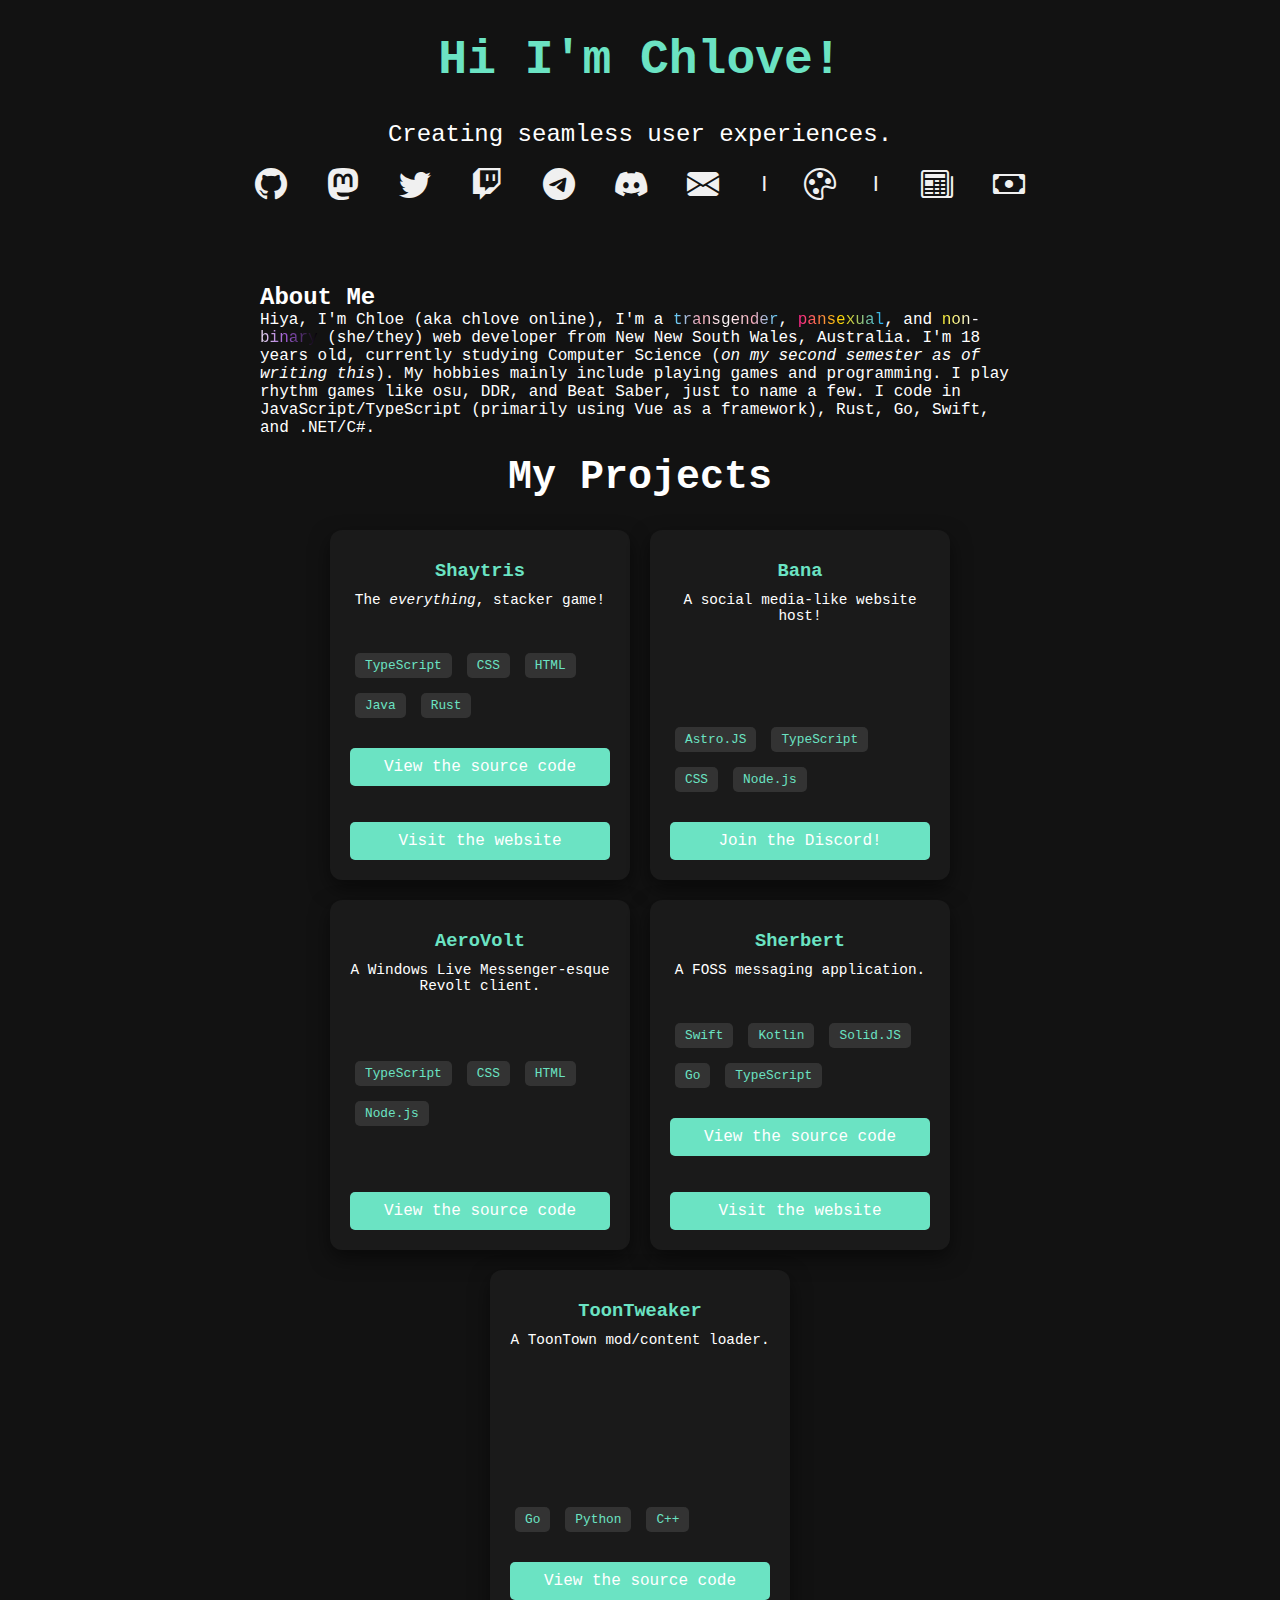
==== commit a622375c: "Update index.html" ====
--- a/index.html
+++ b/index.html
@@ -66,6 +66,7 @@
                     </div>
                     <a href="https://github.com/shaytris/" class="view-button" target="_blank">View the source code</a>
                     <br>
+                    <br>
                     <a href="https://shaytris.lol/" class="view-button" target="_blank">Visit the website</a>
                 </div>
                 <div class="project-card">
@@ -104,6 +105,7 @@
                     </div>
                     <a href="https://github.com/sherbertchat/" class="view-button" target="_blank">View the source code</a>
                     <br>
+                    <br>
                     <a href="https://sherbert.cc/" class="view-button" target="_blank">Visit the website</a>
                 </div>
                 <div class="project-card">
--- a/styles.css
+++ b/styles.css
@@ -9,10 +9,12 @@
 }
 
 body {
-    font-family: 'Poppins', sans-serif;
+    margin: 0;
+    padding-top: 376px;
+    padding-bottom: 289px; /* Add space at the top of the page */
+    font-family: 'JetBrains Mono', monospace;
     background-color: #121212;
-    color: #f0f0f0;
-    overflow: hidden; /* Prevent scrolling */
+    color: white;
 }
 
 .container {
@@ -82,8 +84,8 @@
 
 .project-container {
     display: flex;
-    justify-content: center; /* Center cards */
-    flex-wrap: wrap; /* Allow cards to wrap */
+    justify-content: center;
+    flex-wrap: wrap;
     gap: 20px; /* Space between cards */
 }
 
@@ -94,31 +96,33 @@
     box-shadow: 0 8px 20px rgba(0, 0, 0, 0.5);
     transition: transform 0.3s, box-shadow 0.3s;
     cursor: pointer;
-    flex: 0 1 250px; /* Fixed width for the card */
-    position: relative; /* For the pseudo-element */
-    overflow: hidden; /* Prevent content overflow */
-}
-
-.project-card:hover {
-    transform: translateY(-5px);
-    box-shadow: 0 12px 24px rgba(0, 0, 0, 0.7);
+    flex: 0 1 300px; /* Adjust width as needed */
+    position: relative;
+    overflow: hidden;
+    display: flex;
+    flex-direction: column; /* Align content in a vertical column */
+    justify-content: space-between; /* Ensure button is always at the bottom */
+    height: 350px; /* Ensure all cards have the same height */
 }
 
 .project-card h3 {
     margin: 10px 0;
-    color: var(--accent-color); /* Use dynamic color */
+    color: var(--accent-color);
+    flex-shrink: 0; /* Ensure the title doesn’t shrink */
 }
 
 .project-card p {
+    flex-grow: 1; /* Pushes the button down by taking up extra space */
+    margin-bottom: 10px;
     font-size: 0.9rem;
-    margin-bottom: 10px;
 }
 
 .tags {
     display: flex;
     flex-wrap: wrap;
-    gap: 0px; /* Add space between the tags */
+    gap: 5px;
     margin-bottom: 25px;
+    flex-shrink: 0;
 }
 
 
@@ -141,12 +145,15 @@
     padding: 10px 15px;
     cursor: pointer;
     transition: background 0.3s;
-    margin-top: 15px; /* Space above the button */
+    margin-top: auto; /* Ensure button stays at the bottom */
+    text-align: center;
 }
 
 .view-button:hover {
     background: #5ac1b0;
 }
+
+
 
 .separator {
     color: #f0f0f0;
@@ -318,3 +325,57 @@
 .lastfm h2 {
     margin-bottom: 10px; /* Spacing below the title */
 }
+
+.transgender {
+    background: linear-gradient(to right, #55cdfc, #f7a8b8, #fff, #f7a8b8, #55cdfc);
+    -webkit-background-clip: text;
+    color: transparent;
+}
+
+.pansexual {
+    background: linear-gradient(to right, #ff218c, #ffd800, #21b1ff);
+    -webkit-background-clip: text;
+    color: transparent;
+}
+
+.non-binary {
+    background: linear-gradient(to right, #fff430, #ffffff, #9c59d1, #000000);
+    -webkit-background-clip: text;
+    color: transparent;
+}
+
+.posts-container {
+    display: flex;
+    flex-direction: column;
+    gap: 20px;
+}
+
+.post-card {
+    background: #1a1a1a;
+    border-radius: 12px;
+    padding: 20px;
+    box-shadow: 0 8px 20px rgba(0, 0, 0, 0.5);
+    transition: transform 0.3s, box-shadow 0.3s;
+    cursor: pointer;
+    display: flex;
+    flex-direction: column;
+    justify-content: space-between;
+}
+
+.post-card h3 {
+    color: var(--accent-color);
+}
+
+.post-card .tags {
+    display: flex;
+    gap: 10px;
+}
+
+.post-card .tag {
+    background: #333;
+    color: var(--accent-color);
+    border-radius: 5px;
+    padding: 5px 10px;
+    font-size: 0.8rem;
+}
+
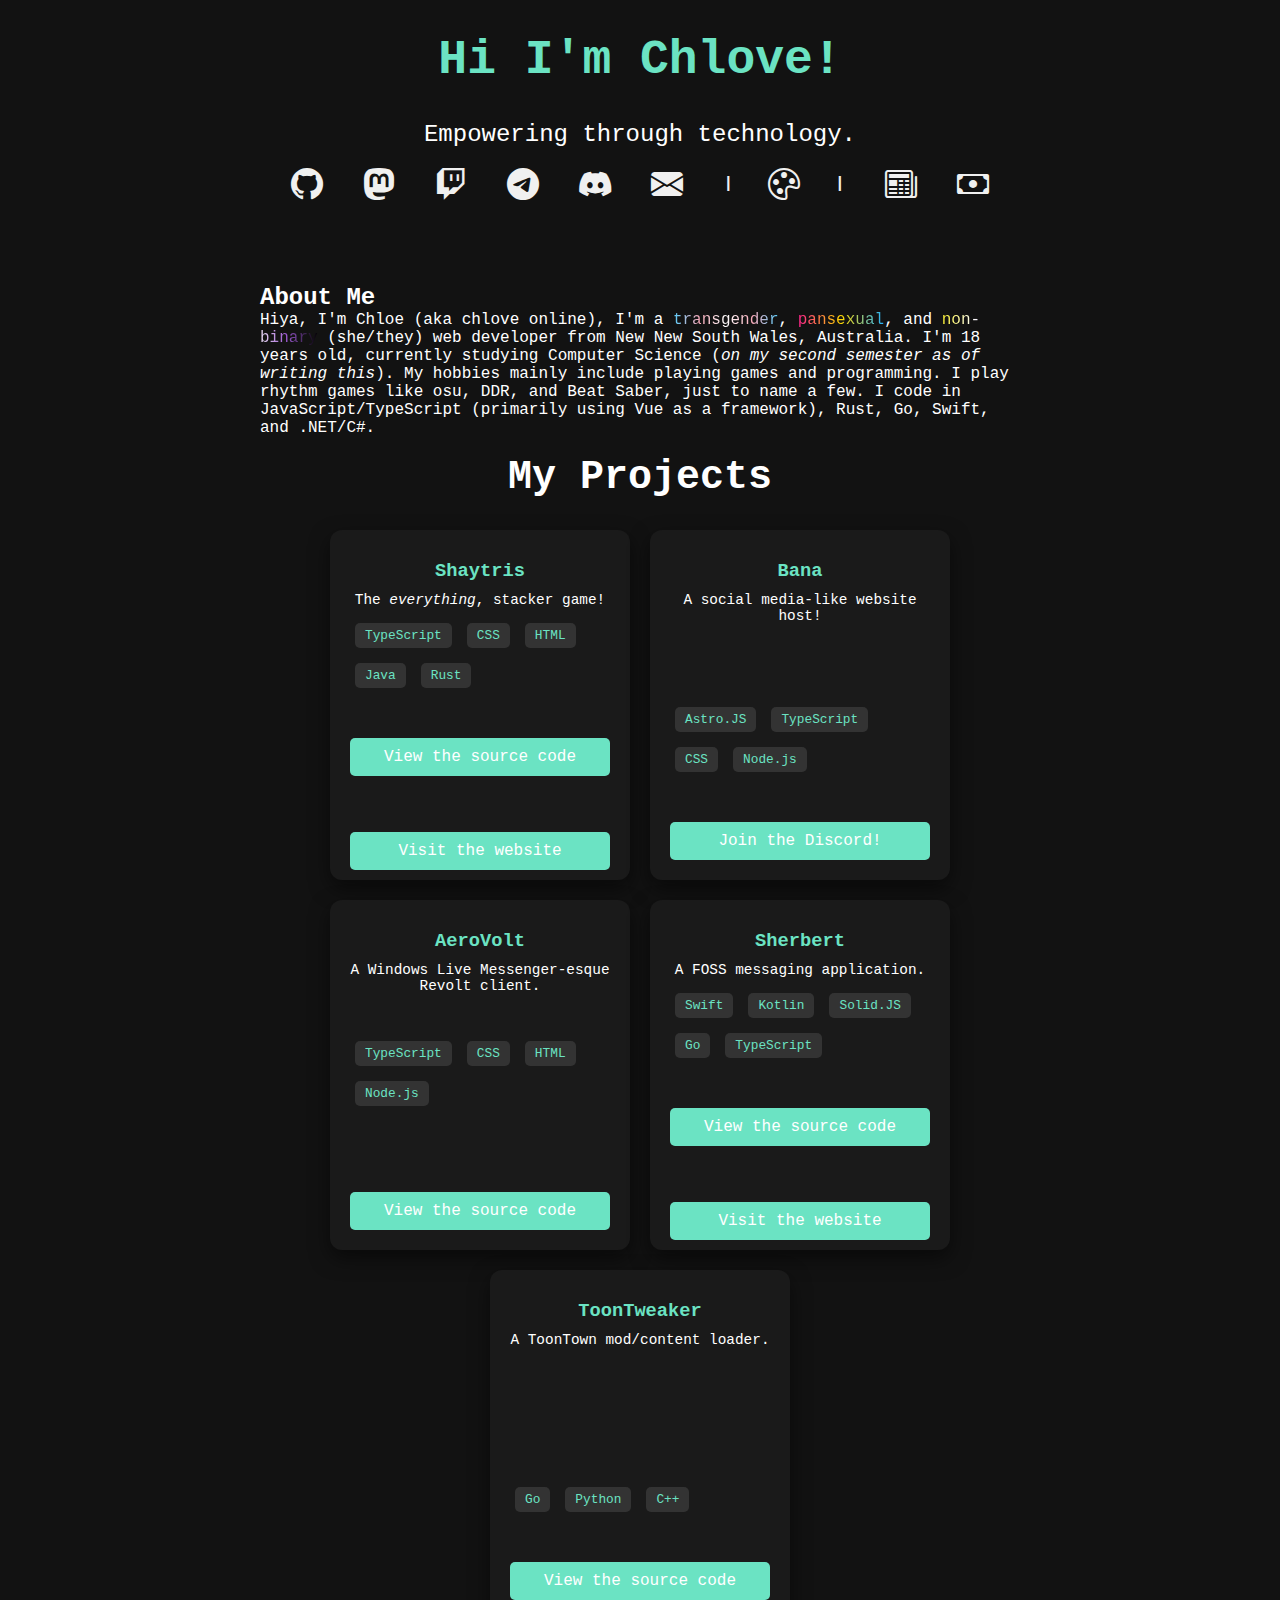
==== commit 0285c8f5: "fuck elon musk" ====
--- a/index.html
+++ b/index.html
@@ -16,8 +16,7 @@
             <p id="tagline"></p>
             <div class="social-links">
                 <a href="https://github.com/ch-love" class="social-icon"><i class="bi bi-github"></i></a>
-                <a href="https://froggie.gay/@c" class="social-icon"><i class="bi bi-mastodon"></i></a>
-                <a href="https://x.com/ch1ove" class="social-icon"><i class="bi bi-twitter"></i></a>
+                <a href="https://catgirl.center/@c" class="social-icon"><i class="bi bi-mastodon"></i></a>
                 <a href="https://twitch.tv/chlovelol" class="social-icon"><i class="bi bi-twitch"></i></a>
                 <a href="https://t.me/ch1ove" class="social-icon"><i class="bi bi-telegram"></i></a>
                 <a href="https://discord.com/users/1193635488314179709" class="social-icon"><i class="bi bi-discord"></i></a>
--- a/styles.css
+++ b/styles.css
@@ -145,7 +145,7 @@
     padding: 10px 15px;
     cursor: pointer;
     transition: background 0.3s;
-    margin-top: auto; /* Ensure button stays at the bottom */
+    margin-top: 20px; /* Ensure button stays at the bottom */
     text-align: center;
 }
 
